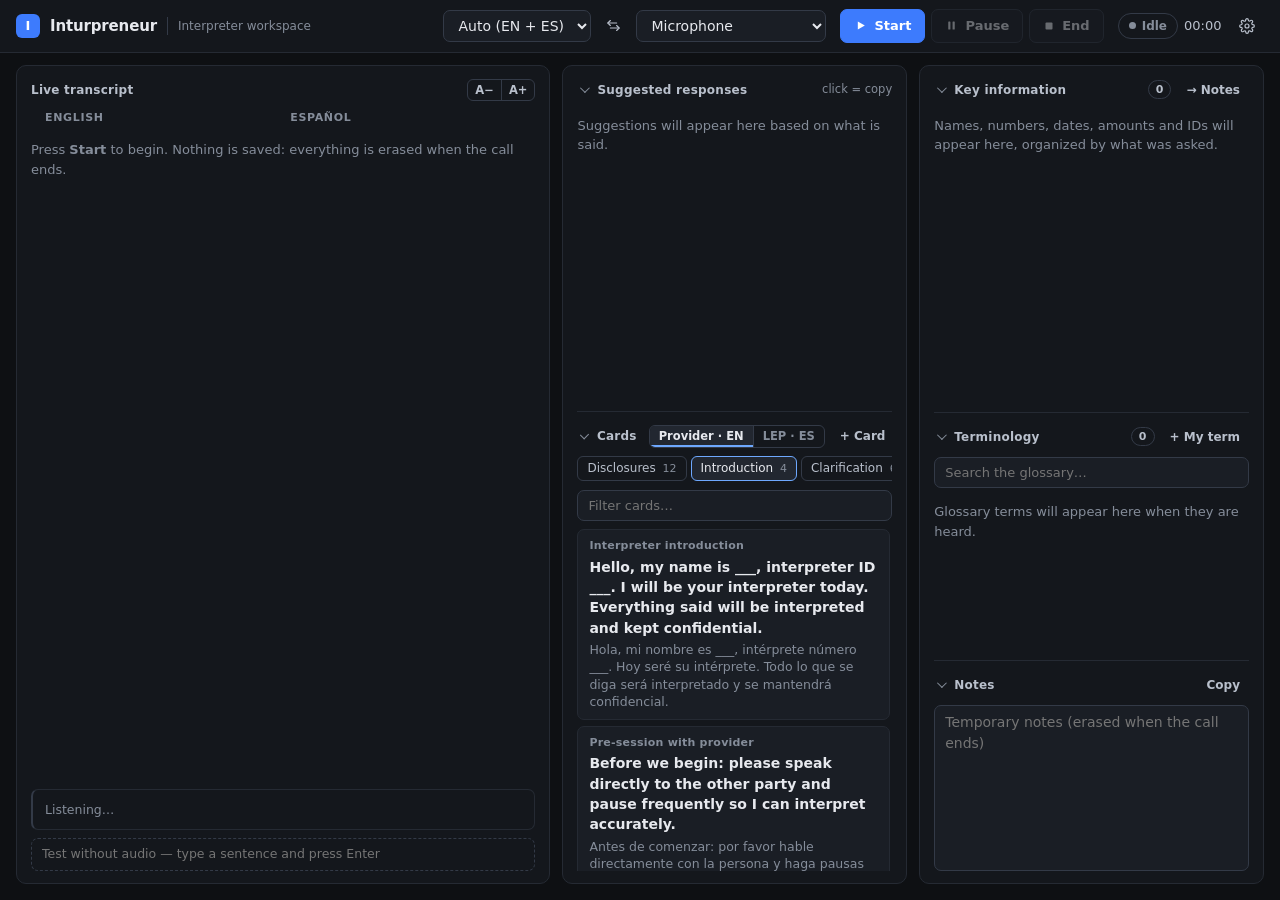
==== index.html @ cc76006b "Perfiles de rendimiento, audio poco claro, idioma confirmado por Whisper, My terms y diseño profesio" ====
<!doctype html>
<html lang="en">
<head>
  <meta charset="utf-8">
  <meta name="viewport" content="width=device-width, initial-scale=1">
  <!-- Privacy: the page can only connect to its own site (to download the speech model).
       It cannot send data to any other server. 'unsafe-eval'/'wasm-unsafe-eval'/blob: are required by the local speech engine (WebAssembly). -->
  <meta http-equiv="Content-Security-Policy"
        content="default-src 'self'; script-src 'self' 'unsafe-eval' 'wasm-unsafe-eval' blob:; worker-src 'self' blob:; style-src 'self'; img-src 'self' data:; connect-src 'self'; form-action 'none'; base-uri 'none'; object-src 'none'">
  <meta name="referrer" content="no-referrer">
  <title>Inturpreneur</title>
  <script src="coi.js"></script>
  <link rel="stylesheet" href="styles.css">
</head>
<body>
  <header class="topbar">
    <div class="brand" title="Interpreter assistant · runs on your device · nothing recorded">
      <span class="logo" aria-hidden="true">I</span>
      <h1>Inturpreneur</h1>
      <span class="brand-sub">Interpreter workspace</span>
    </div>

    <div class="controls">
      <div class="ctl-group">
        <select id="selLang" title="Language being spoken">
          <option value="auto">Auto (EN + ES)</option>
          <option value="en-US">English (US)</option>
          <option value="es-MX">Spanish (MX)</option>
          <option value="es-US">Spanish (US)</option>
          <option value="es-ES">Spanish (ES)</option>
        </select>
        <button id="btnSwap" class="btn ghost icon" title="Switch language: ES → EN → Auto (Alt+L)" aria-label="Switch language"><svg viewBox="0 0 24 24" width="15" height="15" fill="none" stroke="currentColor" stroke-width="1.8" stroke-linecap="round" stroke-linejoin="round" aria-hidden="true"><path d="M7 4 3 8l4 4"/><path d="M3 8h14"/><path d="m17 20 4-4-4-4"/><path d="M21 16H7"/></svg></button>
        <select id="selSource" title="Audio source">
          <option value="mic">Microphone</option>
          <option value="system">Tab / system audio</option>
          <option value="mix">Microphone + system audio</option>
        </select>
      </div>
      <div class="ctl-group">
        <button id="btnStart" class="btn start"><svg viewBox="0 0 24 24" width="13" height="13" fill="currentColor" aria-hidden="true"><path d="M7 4.5v15l13-7.5z"/></svg><span>Start</span></button>
        <button id="btnPause" class="btn pause" disabled><svg viewBox="0 0 24 24" width="13" height="13" fill="currentColor" aria-hidden="true"><rect x="6" y="4.5" width="4" height="15" rx="1"/><rect x="14" y="4.5" width="4" height="15" rx="1"/></svg><span>Pause</span></button>
        <button id="btnStop" class="btn stop" disabled><svg viewBox="0 0 24 24" width="12" height="12" fill="currentColor" aria-hidden="true"><rect x="5" y="5" width="14" height="14" rx="2"/></svg><span>End</span></button>
      </div>
      <div class="ctl-group">
        <span id="status" class="status idle">Idle</span>
        <span id="timer" class="timer">00:00</span>
        <button id="btnSettings" class="btn ghost icon" title="Settings" aria-label="Settings"><svg viewBox="0 0 24 24" width="16" height="16" fill="none" stroke="currentColor" stroke-width="1.8" stroke-linecap="round" stroke-linejoin="round" aria-hidden="true"><circle cx="12" cy="12" r="3"/><path d="M19.4 15a1.7 1.7 0 0 0 .3 1.8l.1.1a2 2 0 1 1-2.8 2.8l-.1-.1a1.7 1.7 0 0 0-1.8-.3 1.7 1.7 0 0 0-1 1.5V21a2 2 0 1 1-4 0v-.1a1.7 1.7 0 0 0-1.1-1.5 1.7 1.7 0 0 0-1.8.3l-.1.1a2 2 0 1 1-2.8-2.8l.1-.1a1.7 1.7 0 0 0 .3-1.8 1.7 1.7 0 0 0-1.5-1H3a2 2 0 1 1 0-4h.1a1.7 1.7 0 0 0 1.5-1.1 1.7 1.7 0 0 0-.3-1.8l-.1-.1a2 2 0 1 1 2.8-2.8l.1.1a1.7 1.7 0 0 0 1.8.3H9a1.7 1.7 0 0 0 1-1.5V3a2 2 0 1 1 4 0v.1a1.7 1.7 0 0 0 1 1.5 1.7 1.7 0 0 0 1.8-.3l.1-.1a2 2 0 1 1 2.8 2.8l-.1.1a1.7 1.7 0 0 0-.3 1.8V9a1.7 1.7 0 0 0 1.5 1H21a2 2 0 1 1 0 4h-.1a1.7 1.7 0 0 0-1.5 1z"/></svg></button>
      </div>
    </div>
  </header>

  <div id="notice" class="notice" hidden></div>

  <main id="grid" class="grid t-assist">
    <div id="sideTabs" class="side-tabs">
      <button type="button" data-t="assist" class="on">Suggestions &amp; cards</button>
      <button type="button" data-t="side">Key info &amp; notes<span id="keysDot" class="dot"></span></button>
    </div>

    <!-- COLUMN 1: transcript -->
    <section class="panel col-transcript">
      <div class="panel-head">
        <h2>Live transcript <span id="prio" class="prio" hidden></span></h2>
        <div class="head-actions">
          <div id="domainMeter" class="meter">
            <span data-dom="medico" hidden>Medical <b>0%</b></span>
            <span data-dom="legal" hidden>Legal <b>0%</b></span>
            <span data-dom="bancario" hidden>Banking <b>0%</b></span>
            <span data-dom="seguros" hidden>Insurance <b>0%</b></span>
          </div>
          <div class="font-ctl" title="Text size">
            <button id="btnFontDown" type="button" aria-label="Smaller text">A−</button>
            <button id="btnFontUp" type="button" aria-label="Larger text">A+</button>
          </div>
        </div>
      </div>
      <div class="cols-head"><span>English</span><span>Español</span></div>
      <div class="transcript-wrap">
        <div id="transcript" class="transcript" aria-live="polite">
          <p class="empty">Press <b>Start</b> to begin. Nothing is saved: everything is erased when the call ends.</p>
        </div>
        <button id="jumpLive" class="jump-live" type="button" hidden>↓ Live</button>
      </div>
      <div id="interim" class="trow interim"><div class="cell" data-l="en"></div><div class="cell" data-l="es"></div></div>
      <div id="ctxStrip" class="ctx-strip" title="Key information and terms from the conversation — click to copy"></div>
      <form id="simForm" class="simform" autocomplete="off">
        <input id="simInput" type="text" placeholder="Test without audio — type a sentence and press Enter">
      </form>
    </section>

    <!-- COLUMN 2: suggestions + cards -->
    <section class="panel col-assist">
      <div class="box box-sugg" data-box="sugg">
        <div class="panel-head box-head">
          <button type="button" class="collapse" aria-label="Collapse or expand"><span class="chev" aria-hidden="true"></span><h2>Suggested responses</h2></button>
          <small>click = copy</small>
        </div>
        <div id="suggestions" class="box-body suggestions">
          <p class="empty">Suggestions will appear here based on what is said.</p>
        </div>
      </div>
      <div class="box box-cards" data-box="cards">
        <div class="panel-head box-head">
          <button type="button" class="collapse" aria-label="Collapse or expand"><span class="chev" aria-hidden="true"></span><h2>Cards</h2></button>
          <span class="head-actions">
            <div id="audience" class="seg" title="Who you are speaking to">
              <button type="button" data-aud="provider">Provider · EN</button>
              <button type="button" data-aud="lep">LEP · ES</button>
            </div>
            <button id="btnAddCard" class="btn ghost tiny" title="Add your own cards">+ Card</button>
          </span>
        </div>
        <div class="box-tools">
          <div id="cardTabs" class="tabs"></div>
          <input id="cardFilter" class="search slim" type="search" placeholder="Filter cards…">
        </div>
        <div id="cards" class="box-body cards"></div>
      </div>
    </section>

    <!-- COLUMN 3: key information + terminology + notes -->
    <section class="panel col-side">
      <div class="box box-keys" data-box="keys">
        <div class="panel-head box-head">
          <button type="button" class="collapse" aria-label="Collapse or expand"><span class="chev" aria-hidden="true"></span><h2>Key information</h2></button>
          <span class="head-actions"><span id="keyCount" class="badge">0</span> <button id="btnKeysToNotes" class="btn ghost tiny" title="Add all key information to notes">→ Notes</button></span>
        </div>
        <div id="keys" class="box-body keys"><p class="empty">Names, numbers, dates, amounts and IDs will appear here, organized by what was asked.</p></div>
      </div>
      <div class="box box-terms" data-box="terms">
        <div class="panel-head box-head">
          <button type="button" class="collapse" aria-label="Collapse or expand"><span class="chev" aria-hidden="true"></span><h2>Terminology</h2></button>
          <span class="head-actions"><span id="termCount" class="badge">0</span> <button id="btnAddTerm" class="btn ghost tiny" title="Add your own terms with your preferred translation">+ My term</button></span>
        </div>
        <div class="box-tools"><input id="glossSearch" class="search slim" type="search" placeholder="Search the glossary…"></div>
        <div id="glossResults" class="terms gloss-results"></div>
        <div id="terms" class="box-body terms"><p class="empty">Glossary terms will appear here when they are heard.</p></div>
      </div>
      <div class="box box-notes" data-box="notes">
        <div class="panel-head box-head">
          <button type="button" class="collapse" aria-label="Collapse or expand"><span class="chev" aria-hidden="true"></span><h2>Notes</h2></button>
          <button id="btnCopyNotes" class="btn ghost tiny" title="Copy notes to clipboard">Copy</button>
        </div>
        <textarea id="notes" class="box-body" spellcheck="false" autocomplete="off" placeholder="Temporary notes (erased when the call ends)"></textarea>
      </div>
    </section>
  </main>

  <!-- Settings -->
  <dialog id="dlgSettings">
    <form method="dialog" class="dlg">
      <h2>Settings</h2>
      <label>Your name (for cards) <input id="cfgName" type="text"></label>
      <label>Your interpreter ID <input id="cfgId" type="text"></label>
      <label>Speech engine
        <select id="selEngine">
          <option value="vosk">Local engine (offline, recommended)</option>
          <option value="browser">Browser engine (online, Chrome/Edge only)</option>
        </select>
      </label>
      <label>Performance
        <select id="cfgPerf">
          <option value="auto">Automatic (recommended)</option>
          <option value="lite">Lite — lightest, for modest devices</option>
          <option value="balanced">Balanced — corrects only unclear sentences</option>
          <option value="max">Max — corrects every sentence (powerful devices)</option>
        </select>
      </label>
      <p id="perfInfo" class="hint"></p>
      <label class="row"><input id="cfgMask" type="checkbox"> Hide SSN and card numbers on screen (click "Show" to reveal)</label>
      <label class="row"><input id="cfgPrecise" type="checkbox"> High-accuracy transcript (Whisper, offline)</label>
      <p class="hint">The fast engine shows text instantly; Whisper re-checks sentences a moment later and corrects them (marked ✓). First use downloads ~100 MB, then it stays saved in the browser.</p>
      <label class="row"><input id="cfgTranslate" type="checkbox"> Live translation (EN ⇄ ES)</label>
      <p id="trInfo" class="hint"></p>
      <label class="row"><input id="cfgLocal" type="checkbox"> Browser engine: process on device (if supported)</label>
      <p id="localInfo" class="hint"></p>

      <h3>Glossary</h3>
      <p class="hint">Import your vocabulary as CSV (term, translation, definition, domain) separated by comma, semicolon or tab. Domains: medical, legal, banking, insurance, general.</p>
      <input id="fileGloss" type="file" accept=".csv,.tsv,.txt,.json">
      <textarea id="pasteGloss" rows="4" placeholder="…or paste the CSV rows here"></textarea>
      <label class="row"><input id="cfgReplace" type="checkbox"> Replace the base glossary (otherwise entries are added)</label>
      <div class="row">
        <button id="btnImport" type="button" class="btn">Import</button>
        <button id="btnResetGloss" type="button" class="btn ghost">Restore base glossary</button>
      </div>
      <p id="glossInfo" class="hint"></p>
      <p class="hint">Shortcuts: <b>Alt+S</b> start · <b>Alt+P</b> pause · <b>Alt+E</b> end · <b>Alt+L</b> switch language.</p>
      <div class="row end"><button class="btn start" value="close">Close</button></div>
    </form>
  </dialog>

  <!-- New card -->
  <dialog id="dlgCard">
    <form id="cardForm" method="dialog" class="dlg">
      <h2>New card</h2>
      <label>Category (tab) <input id="cardCat" type="text" list="cardCats" placeholder="e.g. Disclosures, Medical, My phrases"></label>
      <datalist id="cardCats"></datalist>
      <label>Title <input id="cardTitle" type="text" placeholder="e.g. Recording notice"></label>
      <label>English text <textarea id="cardEn" rows="3"></textarea></label>
      <label>Spanish text (for the LEP) <textarea id="cardEs" rows="3"></textarea></label>
      <label>Keywords (optional, comma separated)
        <input id="cardKeys" type="text" placeholder="recorded, grabada, statement">
      </label>
      <p class="hint">When a keyword is heard on the call, the card shows up as a suggestion. You can use {nombre} (your name) and {id}.</p>
      <details>
        <summary>Add several at once (CSV)</summary>
        <p class="hint">One per line: category;title;English;Spanish;keywords (separate keywords with |)</p>
        <textarea id="cardBulk" rows="4" placeholder="Disclosures;Recording;This call may be recorded.;Esta llamada puede ser grabada.;recorded|grabada"></textarea>
      </details>
      <p id="cardInfo" class="hint"></p>
      <p class="hint">Your own cards are saved only in this browser.</p>
      <div class="row end">
        <button class="btn ghost" value="cancel" formnovalidate>Cancel</button>
        <button id="btnSaveCard" type="button" class="btn start">Save</button>
      </div>
    </form>
  </dialog>

  <!-- My terms -->
  <dialog id="dlgTerm">
    <form id="termForm" method="dialog" class="dlg">
      <h2>My terms</h2>
      <p class="hint">Add words you want translated your way. They are highlighted in the transcript and applied to the live translation (e.g. <b>adjuster → perito de seguros</b>).</p>
      <label>English term <input id="termEn" type="text" placeholder="adjuster"></label>
      <label>Preferred Spanish translation <input id="termEs" type="text" placeholder="perito de seguros"></label>
      <label>Note / definition (optional) <input id="termNote" type="text" placeholder="Insurance professional who assesses the damage"></label>
      <label>Domain
        <select id="termDom"><option value="general">General</option><option value="medico">Medical</option><option value="legal">Legal</option><option value="bancario">Banking</option><option value="seguros">Insurance</option></select>
      </label>
      <p id="termInfo" class="hint"></p>
      <div class="row end">
        <button class="btn ghost" value="cancel" formnovalidate>Close</button>
        <button id="btnSaveTerm" type="button" class="btn primary">Save term</button>
      </div>
      <h3>Saved terms</h3>
      <div id="myTermsList" class="mytermslist"></div>
      <p class="hint">Saved only in this browser.</p>
    </form>
  </dialog>

  <div id="toast" class="toast" hidden></div>

  <script src="data/glosario.js"></script>
  <script src="data/tarjetas.js"></script>
  <script src="data/reglas.js"></script>
  <script src="keyinfo.js"></script>
  <script src="app.js"></script>
</body>
</html>
---- styles.css ----
/* Inturpreneur — diseño sobrio y profesional (tema oscuro neutro, un solo color de acento). */
:root {
  --bg: #0e1013; --s1: #14171c; --s2: #1a1e25; --s3: #222730; --line: #252a33; --line2: #333a47;
  --tx: #e7e9ee; --tx2: #b9c0cc; --mut: #858d9a; --acc: #6ea8fe; --acc-strong: #3d7bfd; --xl: #a9c8f5;
  --med: #4fbf8f; --leg: #d9a54a; --ban: #6f93e6; --seg: #a98bd8; --dud: #d77fa6; --gen: #7d8694; --key: #e3b55a;
  --ok: #3fb950; --warn: #d29922; --bad: #e5534b;
  --r: 10px; --r2: 7px; --tsize: 15px;
  --font: "Inter", "Segoe UI Variable Text", "Segoe UI", system-ui, -apple-system, Roboto, "Helvetica Neue", sans-serif;
}
* { box-sizing: border-box; }
html, body { height: 100%; }
body { margin: 0; background: var(--bg); color: var(--tx); font: 14px/1.5 var(--font); display: flex; flex-direction: column; overflow: hidden; -webkit-font-smoothing: antialiased; }
h1 { font-size: 15px; font-weight: 650; margin: 0; white-space: nowrap; letter-spacing: -.01em; }
h2 { font-size: 12px; margin: 0; font-weight: 650; color: var(--tx2); white-space: nowrap; letter-spacing: .02em; display: inline-flex; align-items: center; gap: 8px; }
h3 { margin: 14px 0 4px; font-size: 13px; font-weight: 650; color: var(--tx2); }
small { color: var(--mut); font-size: 11.5px; }
button, select, input, textarea { font: inherit; color: inherit; }
:focus-visible { outline: 2px solid var(--acc); outline-offset: 1px; }
::selection { background: rgba(110,168,254,.3); }
::-webkit-scrollbar { width: 8px; height: 8px; } ::-webkit-scrollbar-thumb { background: #2b313c; border-radius: 8px; border: 2px solid transparent; background-clip: padding-box; } ::-webkit-scrollbar-track { background: transparent; }

/* ───── Encabezado ───── */
.topbar { display: flex; gap: 16px; align-items: center; justify-content: space-between; padding: 9px 16px; background: var(--s1); border-bottom: 1px solid var(--line); flex: 0 0 auto; }
.brand { display: flex; gap: 10px; align-items: center; min-width: 0; }
.logo { width: 24px; height: 24px; border-radius: 6px; background: var(--acc-strong); color: #fff; font-weight: 800; font-size: 13px; display: grid; place-items: center; flex: 0 0 auto; }
.brand-sub { color: var(--mut); font-size: 12px; padding-left: 10px; border-left: 1px solid var(--line2); white-space: nowrap; }
.controls { display: flex; flex-wrap: wrap; gap: 14px; align-items: center; justify-content: flex-end; }
.ctl-group { display: inline-flex; gap: 6px; align-items: center; }
.controls select { max-width: 190px; }
select, input[type=text], input[type=search], textarea { background: var(--s2); color: var(--tx); border: 1px solid var(--line2); border-radius: var(--r2); padding: 6px 10px; min-width: 0; transition: border-color .15s, background .15s; }
select:hover, input:hover, textarea:hover { border-color: #414a59; }
select:focus, input:focus, textarea:focus { border-color: var(--acc); outline: none; }

.btn { display: inline-flex; align-items: center; gap: 7px; border: 1px solid var(--line2); background: var(--s2); color: var(--tx); border-radius: var(--r2); padding: 6px 13px; font-weight: 600; font-size: 13px; cursor: pointer; white-space: nowrap; transition: background .15s, border-color .15s, color .15s; }
.btn:hover:not(:disabled) { background: var(--s3); border-color: #414a59; }
.btn:disabled { opacity: .4; cursor: not-allowed; }
.btn.start, .btn.primary { background: var(--acc-strong); border-color: var(--acc-strong); color: #fff; }
.btn.start:hover:not(:disabled), .btn.primary:hover:not(:disabled) { background: #5a8ffd; border-color: #5a8ffd; }
.btn.pause { color: var(--tx); }
.btn.stop:not(:disabled) { color: #ff8b84; border-color: rgba(229,83,75,.5); }
.btn.stop:hover:not(:disabled) { background: rgba(229,83,75,.12); }
.btn.ghost { background: transparent; border-color: transparent; color: var(--tx2); }
.btn.ghost:hover:not(:disabled) { background: var(--s3); border-color: var(--line2); color: var(--tx); }
.btn.icon { padding: 6px 8px; }
.btn.tiny { padding: 2px 8px; font-size: 12px; font-weight: 550; }

.status { display: inline-flex; align-items: center; gap: 6px; padding: 3px 10px; border-radius: 99px; font-size: 12px; font-weight: 600; white-space: nowrap; border: 1px solid var(--line2); color: var(--mut); }
.status::before { content: ""; width: 7px; height: 7px; border-radius: 50%; background: currentColor; }
.status.run { color: var(--ok); border-color: rgba(63,185,80,.4); }
.status.run::before { animation: blink 1.2s infinite; }
.status.paused { color: var(--warn); border-color: rgba(210,153,34,.4); }
@keyframes blink { 50% { opacity: .25; } }
.timer { font-variant-numeric: tabular-nums; color: var(--tx2); min-width: 40px; font-size: 13px; }

.notice { margin: 10px 16px 0; padding: 8px 12px; border-radius: var(--r2); background: rgba(210,153,34,.08); border: 1px solid rgba(210,153,34,.3); color: #e6c37a; flex: 0 0 auto; font-size: 13px; }
.notice.err { background: rgba(229,83,75,.08); border-color: rgba(229,83,75,.35); color: #f2a29c; }

/* ───── Distribución ───── */
.grid { flex: 1; min-height: 0; display: grid; gap: 12px; padding: 12px 16px 16px;
  grid-template-columns: minmax(0, 1.55fr) minmax(0, 1fr) minmax(0, 1fr);
  grid-template-rows: minmax(0, 1fr);
  grid-template-areas: "tr as sd"; }
.col-transcript { grid-area: tr; } .col-assist { grid-area: as; } .col-side { grid-area: sd; }
.side-tabs { display: none; grid-area: tabs; }
.panel { background: var(--s1); border: 1px solid var(--line); border-radius: var(--r); padding: 12px 14px; min-height: 0; min-width: 0; overflow: hidden; }
.col-transcript { display: flex; flex-direction: column; gap: 8px; }
.col-assist, .col-side { display: flex; flex-direction: column; gap: 0; }
.box { display: flex; flex-direction: column; gap: 8px; min-height: 0; min-width: 0; flex: var(--grow, 1) 1 0; }
.box + .box { border-top: 1px solid var(--line); padding-top: 12px; margin-top: 12px; }
.box-sugg { --grow: .9; } .box-cards { --grow: 1.25; }
.box-keys { --grow: 1.3; } .box-terms { --grow: .9; } .box-notes { --grow: .8; }
.box.collapsed { flex: 0 0 auto; }
.box.collapsed > :not(.box-head) { display: none !important; }
.box-body { flex: 1 1 auto; min-height: 0; overflow-y: auto; overscroll-behavior: contain; display: flex; flex-direction: column; gap: 6px; padding-right: 2px; }
.box-tools { display: flex; flex-direction: column; gap: 6px; flex: 0 0 auto; }
.panel-head { display: flex; align-items: center; justify-content: space-between; gap: 8px; min-width: 0; flex: 0 0 auto; min-height: 24px; }
.head-actions { display: inline-flex; align-items: center; gap: 6px; min-width: 0; }
.collapse { display: inline-flex; align-items: center; gap: 7px; background: none; border: 0; padding: 2px 4px 2px 0; cursor: pointer; border-radius: 6px; min-width: 0; }
.collapse:hover h2 { color: var(--tx); }
.chev { width: 7px; height: 7px; border-right: 1.6px solid var(--mut); border-bottom: 1.6px solid var(--mut); transform: rotate(45deg) translateY(-2px); transition: transform .15s; display: inline-block; margin: 0 3px; }
.box.collapsed .chev { transform: rotate(-45deg); }
.empty { color: var(--mut); margin: 6px 0; font-size: 13px; }

.meter { display: flex; flex-wrap: wrap; gap: 4px; font-size: 11px; justify-content: flex-end; }
.meter span { padding: 1px 8px; border-radius: 99px; border: 1px solid var(--line2); color: var(--mut); white-space: nowrap; }
.meter span[hidden] { display: none; }
.meter span.lead { color: var(--tx); border-color: var(--acc); }
.font-ctl { display: inline-flex; border: 1px solid var(--line2); border-radius: 6px; overflow: hidden; flex: 0 0 auto; }
.font-ctl button { background: transparent; color: var(--tx2); border: 0; padding: 0 7px; font-size: 11.5px; font-weight: 650; cursor: pointer; line-height: 20px; }
.font-ctl button + button { border-left: 1px solid var(--line2); }
.font-ctl button:hover { background: var(--s3); color: var(--tx); }

/* prioridad de la llamada */
.prio { font-size: 10.5px; font-weight: 700; letter-spacing: .04em; text-transform: uppercase; padding: 1px 8px; border-radius: 99px; border: 1px solid var(--line2); color: var(--mut); cursor: help; }
.prio[hidden] { display: none; }
.prio.important { color: var(--warn); border-color: rgba(210,153,34,.5); }
.prio.urgent { color: #fff; background: var(--bad); border-color: var(--bad); animation: blink 1.6s infinite; }

/* ───── Transcripción ───── */
.cols-head { display: grid; grid-template-columns: 1fr 1fr; gap: 14px; font-size: 11px; font-weight: 650; letter-spacing: .06em; text-transform: uppercase; color: var(--mut); padding: 0 14px; flex: 0 0 auto; }
.transcript-wrap { position: relative; flex: 1 1 auto; min-height: 0; display: flex; }
.transcript { position: relative; flex: 1 1 auto; min-height: 0; overflow-y: auto; overscroll-behavior: contain; overflow-anchor: none; display: flex; flex-direction: column; gap: 4px; padding-right: 3px; }
.jump-live { position: absolute; right: 14px; bottom: 12px; z-index: 2; background: var(--acc-strong); color: #fff; border: 0; border-radius: 99px; padding: 5px 14px; font-weight: 650; font-size: 12px; cursor: pointer; box-shadow: 0 6px 20px rgba(0,0,0,.45); }
.jump-live:hover { background: #5a8ffd; }
.trow { display: grid; grid-template-columns: minmax(0, 1fr) minmax(0, 1fr); gap: 1px 16px; border-left: 2px solid transparent; border-radius: 0 6px 6px 0; padding: 7px 12px 8px; flex: 0 0 auto; transition: background .15s; }
.trow:nth-child(odd) { background: rgba(255,255,255,.012); }
.trow:hover { background: var(--s2); }
.trow.medico { border-left-color: var(--med); } .trow.legal { border-left-color: var(--leg); } .trow.bancario { border-left-color: var(--ban); } .trow.seguros { border-left-color: var(--seg); }
.trow .meta { grid-column: 1 / -1; display: flex; flex-wrap: wrap; gap: 6px; align-items: center; margin-bottom: 2px; }
.trow .time { color: var(--mut); font-size: 11px; font-variant-numeric: tabular-nums; }
.trow .cell { font-size: var(--tsize); line-height: 1.5; min-width: 0; overflow-wrap: anywhere; word-break: break-word; }
.trow .cell.orig { color: var(--tx); }
.trow .cell.xl { color: var(--xl); }
.trow .cell.xl.pending::after { content: " …"; color: var(--mut); }
.trow .cell.refined::after { content: " ✓"; color: var(--ok); font-size: 11px; }
.trow .cell.flash { animation: flash 1s ease-out; }
@keyframes flash { from { background: rgba(63,185,80,.14); } to { background: transparent; } }
.trow.unclear { grid-template-columns: minmax(0, 1fr); opacity: .7; }
.trow .unclear-text { color: var(--mut); font-style: italic; font-size: calc(var(--tsize) - 1px); text-decoration: line-through rgba(133,141,154,.35); }
/* línea en vivo */
.trow.interim { background: var(--s2); border: 1px solid var(--line2); border-left: 2px solid var(--acc); border-radius: var(--r2); min-height: 38px; }
.trow.interim:not(.on) { background: transparent; border-color: var(--line); border-left-color: var(--line2); }
.trow.interim:not(.on) .cell[data-l="en"]::before { content: "Listening…"; color: var(--mut); font-size: 12.5px; }
.trow.interim .cell { font-size: calc(var(--tsize) + 1px); }
.trow.interim .cell.orig { color: #fff; }
.trow.interim .cell.xl { color: var(--xl); }
/* franja de contexto */
.ctx-strip { display: flex; gap: 6px; overflow-x: auto; overflow-y: hidden; flex: 0 0 auto; padding-bottom: 2px; scrollbar-width: thin; }
.ctx-strip:empty { display: none; }
.chip { flex: 0 0 auto; display: inline-flex; gap: 6px; align-items: baseline; max-width: 300px; white-space: nowrap; overflow: hidden; text-overflow: ellipsis; background: var(--s2); border: 1px solid var(--line2); color: var(--tx); border-radius: 6px; padding: 3px 9px; font-size: 12.5px; cursor: pointer; }
.chip b { font-weight: 600; color: var(--mut); font-size: 10.5px; text-transform: uppercase; letter-spacing: .04em; }
.chip:hover { border-color: var(--acc); }
.key-chip { border-color: rgba(227,181,90,.4); }
.key-chip.check { border-color: rgba(229,83,75,.55); }
.term-chip b { color: var(--acc); text-transform: none; letter-spacing: 0; font-size: 12px; }
.simform { flex: 0 0 auto; }
.simform input { width: 100%; font-size: 12.5px; background: transparent; border-style: dashed; border-color: var(--line2); color: var(--mut); }
.simform input:focus { color: var(--tx); border-style: solid; }

.lang { font-size: 10px; font-weight: 700; letter-spacing: .04em; color: var(--tx2); background: var(--s3); border: 1px solid var(--line2); border-radius: 4px; padding: 0 5px; line-height: 16px; }
button.lang { cursor: pointer; font-family: inherit; }
button.lang:hover { border-color: var(--acc); color: var(--tx); }
.tag { font-size: 10px; font-weight: 650; letter-spacing: .03em; padding: 0 6px; border-radius: 4px; border: 1px solid var(--line2); color: var(--tx2); white-space: nowrap; line-height: 16px; }
.tag.medico { color: var(--med); border-color: rgba(79,191,143,.4); } .tag.legal { color: var(--leg); border-color: rgba(217,165,74,.4); }
.tag.bancario { color: var(--ban); border-color: rgba(111,147,230,.45); } .tag.seguros { color: var(--seg); border-color: rgba(169,139,216,.45); }
.tag.duda { color: var(--dud); border-color: rgba(215,127,166,.4); } .tag.aviso { color: var(--key); border-color: rgba(227,181,90,.45); }
.tag.tarjeta { color: var(--acc); border-color: rgba(110,168,254,.4); } .tag.confirm { color: var(--key); border-color: rgba(227,181,90,.45); }
.tag.verify, .tag.policy { color: #fff; background: var(--bad); border-color: var(--bad); }
.tag.unclear-tag { color: var(--mut); border-style: dashed; }
mark.hl-term { background: none; color: var(--acc); border-bottom: 1px dotted rgba(110,168,254,.7); padding: 0; cursor: help; }
mark.num { background: none; color: var(--dud); padding: 0; }
mark.hl-key { background: rgba(227,181,90,.12); color: #f0cd84; padding: 0 2px; border-radius: 3px; font-weight: 600; }

/* ───── Sugerencias ───── */
.sugg { background: var(--s2); border: 1px solid var(--line); border-radius: var(--r2); padding: 8px 11px; cursor: pointer; flex: 0 0 auto; transition: border-color .15s, background .15s; }
.sugg:hover, .card:hover, .card:focus-visible { border-color: var(--line2); background: var(--s3); }
.sugg.older { opacity: .65; }
.sugg.policy-s { border-color: rgba(229,83,75,.6); background: rgba(229,83,75,.08); }
.sugg.policy-s .pri { color: #ffb4ae; }
.sugg .pri, .card .pri { font-weight: 550; overflow-wrap: anywhere; line-height: 1.45; color: var(--tx); }
.sugg .sec, .card .sec { color: var(--mut); font-size: 12.5px; overflow-wrap: anywhere; margin-top: 3px; line-height: 1.4; }
.sugg .src { float: right; margin-left: 8px; }

/* ───── Tarjetas ───── */
.tabs { display: flex; gap: 4px; overflow-x: auto; overflow-y: hidden; padding-bottom: 3px; scrollbar-width: thin; flex: 0 0 auto; }
.tabs button { flex: 0 0 auto; background: transparent; color: var(--tx2); border: 1px solid var(--line2); border-radius: 6px; padding: 2px 9px; font-size: 12px; cursor: pointer; white-space: nowrap; }
.tabs button i { font-style: normal; color: var(--mut); font-size: 11px; margin-left: 3px; }
.tabs button:hover { border-color: #414a59; color: var(--tx); }
.tabs button.on { background: var(--s3); color: var(--tx); border-color: var(--acc); }
.search { width: 100%; flex: 0 0 auto; }
.search.slim { padding: 5px 10px; font-size: 13px; }
.card { position: relative; background: var(--s2); border: 1px solid var(--line); border-radius: var(--r2); padding: 8px 11px; cursor: pointer; flex: 0 0 auto; transition: border-color .15s, background .15s; }
.card .title { font-size: 11px; color: var(--mut); font-weight: 650; padding-right: 16px; margin-bottom: 2px; letter-spacing: .02em; }
.card .title .cat { color: var(--acc); }
.card .del { position: absolute; top: 4px; right: 7px; background: none; border: 0; color: var(--mut); font-size: 16px; cursor: pointer; line-height: 1; }
.card .del:hover { color: var(--bad); }
.card .keys { color: var(--key); font-size: 10px; border: 1px solid rgba(227,181,90,.4); border-radius: 3px; padding: 0 4px; margin-left: 4px; }
.seg { display: inline-flex; border: 1px solid var(--line2); border-radius: 6px; overflow: hidden; flex: 0 0 auto; }
.seg button { background: transparent; color: var(--mut); border: 0; padding: 2px 9px; font-size: 11.5px; font-weight: 600; cursor: pointer; white-space: nowrap; }
.seg button.on { background: var(--s3); color: var(--tx); box-shadow: inset 0 -2px 0 var(--acc); }
.seg button + button { border-left: 1px solid var(--line2); }

/* ───── Información clave ───── */
.key { background: var(--s2); border: 1px solid var(--line); border-left: 2px solid var(--key); border-radius: var(--r2); padding: 6px 10px 7px; flex: 0 0 auto; }
.key.check { border-left-color: var(--bad); }
.key.ok { border-left-color: var(--ok); }
.key.number { border-left-color: var(--gen); opacity: .8; }
.key-top { display: flex; align-items: center; gap: 6px; font-size: 10.5px; color: var(--mut); text-transform: uppercase; letter-spacing: .05em; font-weight: 650; }
.key-label { flex: 1; min-width: 0; white-space: nowrap; overflow: hidden; text-overflow: ellipsis; }
.key-acts { display: inline-flex; gap: 2px; opacity: 0; transition: opacity .15s; }
.key:hover .key-acts, .key:focus-within .key-acts { opacity: 1; }
.key-acts button { background: transparent; border: 1px solid var(--line2); color: var(--tx2); border-radius: 4px; padding: 0 6px; font-size: 11px; line-height: 17px; cursor: pointer; text-transform: none; letter-spacing: 0; font-weight: 550; }
.key-acts button:hover { color: var(--tx); border-color: var(--acc); }
.key-val { font-size: 16px; font-weight: 650; font-variant-numeric: tabular-nums; letter-spacing: .01em; overflow-wrap: anywhere; color: var(--tx); line-height: 1.35; }
.key-val small { font-size: 11.5px; font-weight: 500; color: var(--mut); }
.key-note { font-size: 12px; color: var(--warn); }
.key.check .key-note { color: #f2a29c; }
.key.ok .key-note { color: var(--ok); }
.key-heard { font-size: 11px; color: var(--mut); white-space: nowrap; overflow: hidden; text-overflow: ellipsis; }

/* ───── Terminología y notas ───── */
.badge { color: var(--tx2); border: 1px solid var(--line2); border-radius: 99px; padding: 0 7px; font-weight: 650; font-size: 11px; line-height: 17px; }
.term { background: var(--s2); border-left: 2px solid var(--gen); border-radius: 0 6px 6px 0; padding: 5px 10px; flex: 0 0 auto; }
.term.medico { border-color: var(--med); } .term.legal { border-color: var(--leg); } .term.bancario { border-color: var(--ban); } .term.seguros { border-color: var(--seg); }
.term .w { font-weight: 650; } .term .tr { color: var(--acc); } .term .d { color: var(--mut); font-size: 12.5px; }
.term .n { float: right; color: var(--mut); font-size: 11px; }
.term .mine { color: var(--key); }
.gloss-results { flex: 0 1 auto; max-height: 40%; overflow-y: auto; display: flex; flex-direction: column; gap: 5px; }
.gloss-results:empty { display: none; }
#notes { resize: none; font-size: 14px; width: 100%; line-height: 1.55; background: var(--s2); }
.mytermslist { display: flex; flex-direction: column; gap: 4px; max-height: 180px; overflow-y: auto; }
.myterm { display: flex; justify-content: space-between; align-items: center; gap: 8px; background: var(--s2); border: 1px solid var(--line); border-radius: 6px; padding: 4px 9px; font-size: 13px; }
.myterm button { background: none; border: 0; color: var(--mut); cursor: pointer; font-size: 16px; }
.myterm button:hover { color: var(--bad); }

/* ───── Diálogos y avisos ───── */
dialog { background: var(--s1); color: var(--tx); border: 1px solid var(--line2); border-radius: 12px; max-width: 560px; width: 92vw; max-height: 90vh; padding: 20px 22px; box-shadow: 0 24px 64px rgba(0,0,0,.55); }
dialog::backdrop { background: rgba(5,7,10,.65); }
dialog h2 { font-size: 15px; color: var(--tx); letter-spacing: 0; }
.dlg { display: flex; flex-direction: column; gap: 10px; }
.dlg label { display: flex; flex-direction: column; gap: 5px; font-size: 13px; color: var(--tx2); }
.dlg label.row, .row { flex-direction: row; display: flex; align-items: center; gap: 8px; }
.row.end { justify-content: flex-end; }
.hint { color: var(--mut); font-size: 12.5px; margin: 0; }
details summary { cursor: pointer; color: var(--acc); font-size: 13px; }
.toast { position: fixed; bottom: 20px; left: 50%; transform: translateX(-50%); background: var(--s3); color: var(--tx); border: 1px solid var(--line2); padding: 8px 16px; border-radius: 8px; font-weight: 550; font-size: 13px; z-index: 10; max-width: 90vw; box-shadow: 0 10px 30px rgba(0,0,0,.45); }

/* ───── Laptops medianas ───── */
@media (max-width: 1180px) {
  .grid { grid-template-columns: minmax(0, 1.3fr) minmax(0, 1fr); grid-template-rows: auto minmax(0, 1fr); grid-template-areas: "tr tabs" "tr right"; }
  .side-tabs { display: flex; }
  .col-assist, .col-side { grid-area: right; }
  .grid.t-assist .col-side, .grid.t-side .col-assist { display: none; }
  .controls select { max-width: 150px; }
  .meter span:not(.lead) { display: none; }
  .brand-sub { display: none; }
}
.side-tabs { gap: 4px; background: var(--s1); border: 1px solid var(--line); border-radius: var(--r); padding: 4px; }
.side-tabs button { flex: 1; background: transparent; color: var(--tx2); border: 0; border-radius: 7px; padding: 6px 8px; font-weight: 600; font-size: 12.5px; cursor: pointer; }
.side-tabs button.on { background: var(--s3); color: var(--tx); }
.side-tabs .dot { display: inline-block; min-width: 18px; padding: 0 5px; margin-left: 6px; border-radius: 99px; background: var(--acc-strong); color: #fff; font-size: 11px; }
.side-tabs .dot:empty { display: none; }

/* ───── Celular ───── */
@media (max-width: 760px) {
  body { overflow: auto; height: auto; }
  html { height: auto; }
  .topbar { flex-wrap: wrap; }
  .controls { justify-content: flex-start; gap: 8px; }
  .grid { grid-template-columns: minmax(0, 1fr); grid-template-rows: auto auto auto; grid-template-areas: "tr" "tabs" "right"; padding: 8px; }
  .col-transcript { height: 66vh; }
  .col-assist, .col-side { height: 86vh; }
  .cols-head, .trow { grid-template-columns: minmax(0, 1fr); }
  .cols-head span:last-child { display: none; }
  .trow .meta { order: -2; } .trow .cell.orig { order: -1; }
  .font-ctl { display: none; }
}
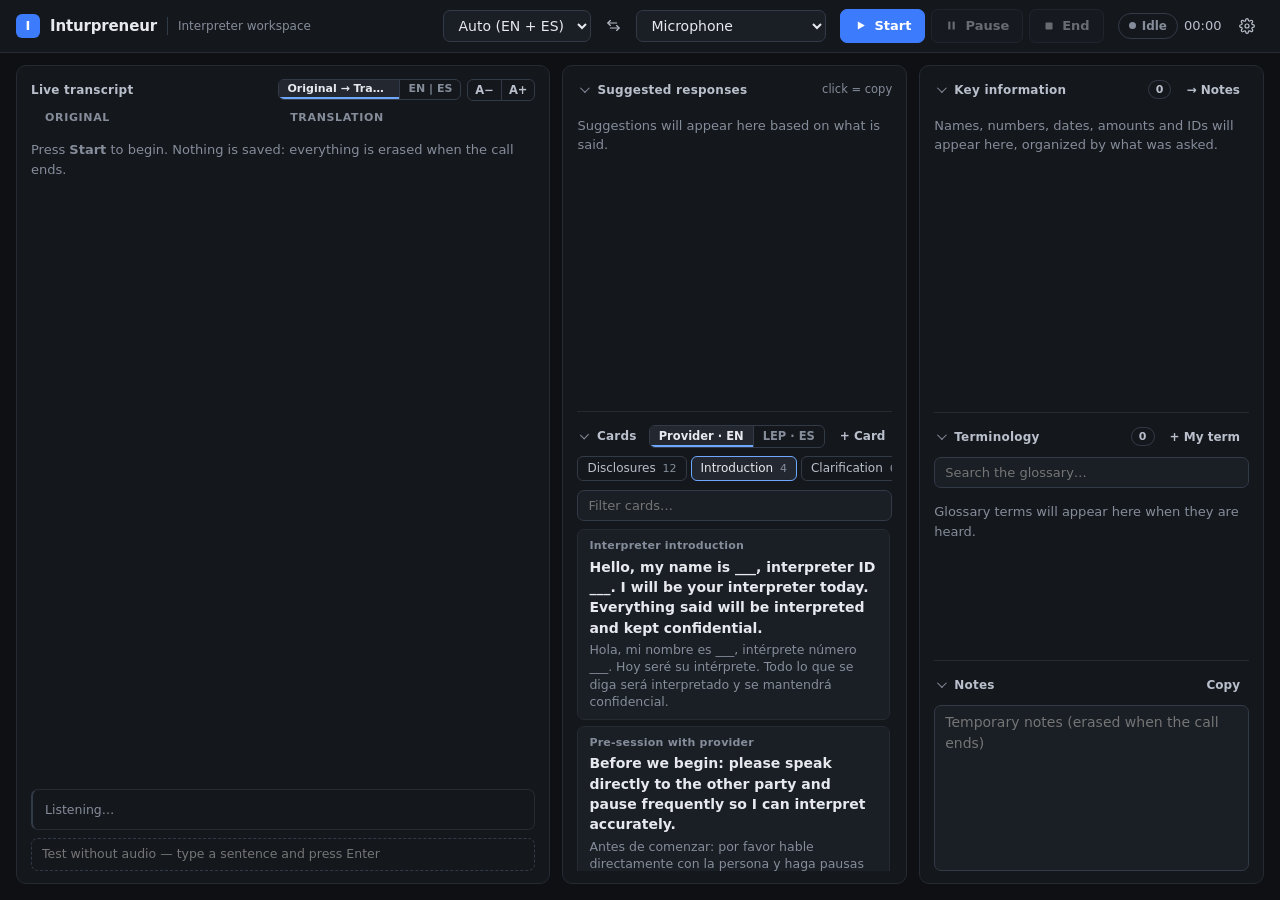
==== commit f23f7350: "Whisper small en GPU y columnas Original → Translation - Whisper small (más preciso) en equipos con " ====
--- a/index.html
+++ b/index.html
@@ -58,7 +58,7 @@
     </div>
 
     <!-- COLUMN 1: transcript -->
-    <section class="panel col-transcript">
+    <section id="trPanel" class="panel col-transcript layout-orig">
       <div class="panel-head">
         <h2>Live transcript <span id="prio" class="prio" hidden></span></h2>
         <div class="head-actions">
@@ -68,13 +68,17 @@
             <span data-dom="bancario" hidden>Banking <b>0%</b></span>
             <span data-dom="seguros" hidden>Insurance <b>0%</b></span>
           </div>
+          <div id="colsMode" class="seg" title="Column layout">
+            <button type="button" data-cols="orig" title="Left: what was said · Right: translation">Original → Translation</button>
+            <button type="button" data-cols="lang">EN | ES</button>
+          </div>
           <div class="font-ctl" title="Text size">
             <button id="btnFontDown" type="button" aria-label="Smaller text">A−</button>
             <button id="btnFontUp" type="button" aria-label="Larger text">A+</button>
           </div>
         </div>
       </div>
-      <div class="cols-head"><span>English</span><span>Español</span></div>
+      <div class="cols-head"><span id="colLeft">Original</span><span id="colRight">Translation</span></div>
       <div class="transcript-wrap">
         <div id="transcript" class="transcript" aria-live="polite">
           <p class="empty">Press <b>Start</b> to begin. Nothing is saved: everything is erased when the call ends.</p>
@@ -170,6 +174,8 @@
       <label class="row"><input id="cfgMask" type="checkbox"> Hide SSN and card numbers on screen (click "Show" to reveal)</label>
       <label class="row"><input id="cfgPrecise" type="checkbox"> High-accuracy transcript (Whisper, offline)</label>
       <p class="hint">The fast engine shows text instantly; Whisper re-checks sentences a moment later and corrects them (marked ✓). First use downloads ~100 MB, then it stays saved in the browser.</p>
+      <label class="row"><input id="cfgSmall" type="checkbox"> Use the larger, more accurate model on GPU (Whisper small, ~330 MB one-time)</label>
+      <p class="hint">Only used if your graphics card is fast enough; otherwise the standard model is used automatically.</p>
       <label class="row"><input id="cfgTranslate" type="checkbox"> Live translation (EN ⇄ ES)</label>
       <p id="trInfo" class="hint"></p>
       <label class="row"><input id="cfgLocal" type="checkbox"> Browser engine: process on device (if supported)</label>
--- a/styles.css
+++ b/styles.css
@@ -255,3 +255,19 @@
   .trow .meta { order: -2; } .trow .cell.orig { order: -1; }
   .font-ctl { display: none; }
 }
+
+/* ───── Columnas "Original | Translation": izquierda lo que se dijo, derecha la traducción (cualquier dirección) ───── */
+.layout-orig .trow .meta { order: 0; }
+.layout-orig .trow .cell.orig { order: 1; }
+.layout-orig .trow .cell.xl { order: 2; }
+.layout-orig .trow .cell.xl:not(:empty)::before, .layout-orig .trow.interim .cell.xl:not(:empty)::before {
+  content: attr(lang); text-transform: uppercase; font-size: 9.5px; font-weight: 700; letter-spacing: .04em; color: var(--mut);
+  border: 1px solid var(--line2); border-radius: 4px; padding: 0 4px; margin-right: 6px; vertical-align: 2px; font-style: normal; }
+.layout-orig .trow.interim:not(.on) .cell[data-l="en"]::before { content: "Listening…"; }
+#colsMode button { padding: 1px 8px; font-size: 11px; }
+@media (max-width: 1180px) { #colsMode button { padding: 1px 6px; } }
+@media (max-width: 760px) { #colsMode { display: none; } }
+@media (max-width: 1500px) { .meter span:not(.lead) { display: none; } }
+.col-transcript .panel-head { flex-wrap: wrap; row-gap: 4px; }
+.col-transcript .head-actions { flex-wrap: wrap; justify-content: flex-end; }
+@media (max-width: 1400px) { #colsMode button[data-cols="orig"] { max-width: 120px; overflow: hidden; text-overflow: ellipsis; } }
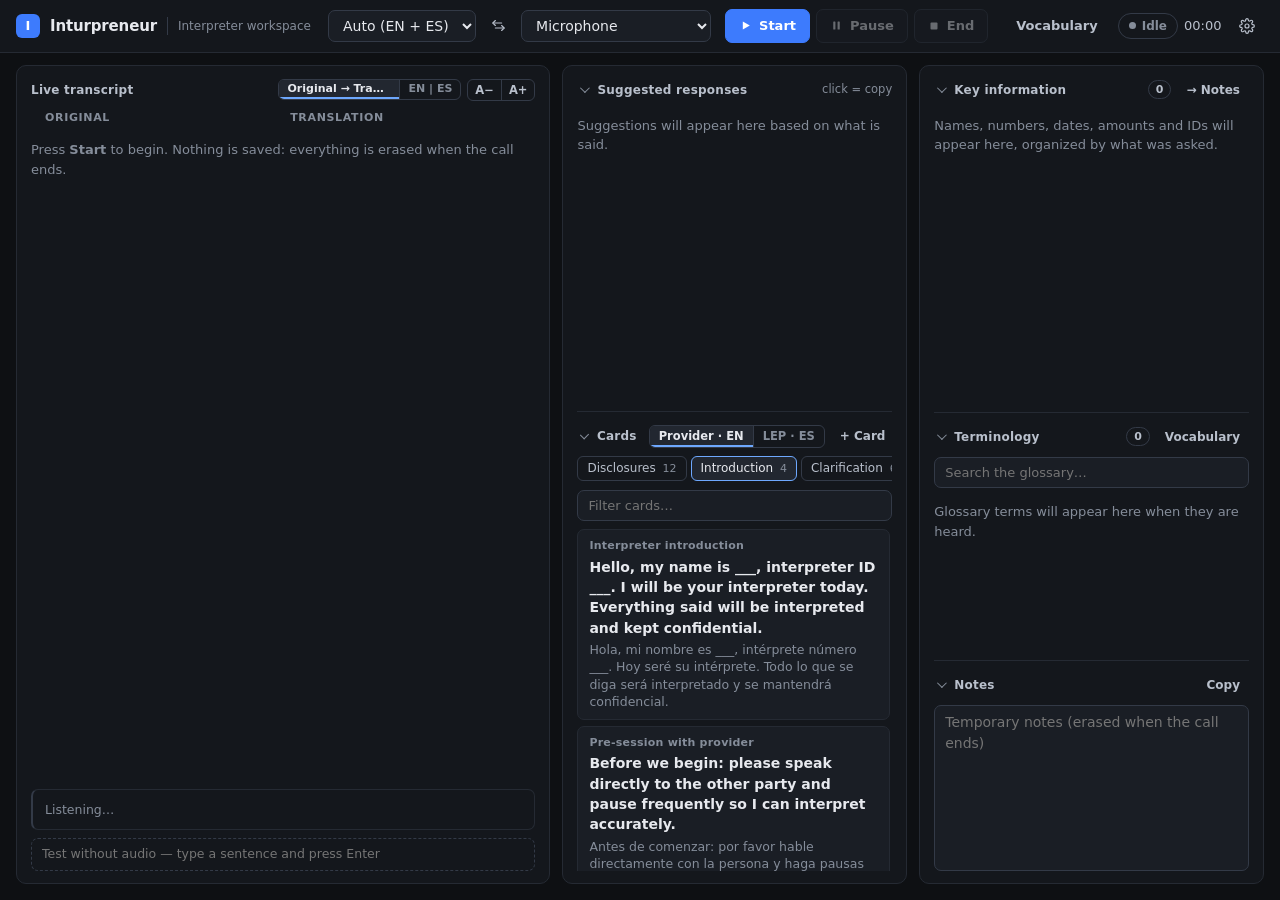
==== commit 0aac0a28: "Vocabulario que aprende, sugerencias cuando le hablan al intérprete y cierre más rápido - Vocabulary" ====
--- a/index.html
+++ b/index.html
@@ -42,6 +42,7 @@
         <button id="btnStop" class="btn stop" disabled><svg viewBox="0 0 24 24" width="12" height="12" fill="currentColor" aria-hidden="true"><rect x="5" y="5" width="14" height="14" rx="2"/></svg><span>End</span></button>
       </div>
       <div class="ctl-group">
+        <button id="btnVocab" class="btn ghost" title="Fix misheard words and set your preferred translations">Vocabulary</button>
         <span id="status" class="status idle">Idle</span>
         <span id="timer" class="timer">00:00</span>
         <button id="btnSettings" class="btn ghost icon" title="Settings" aria-label="Settings"><svg viewBox="0 0 24 24" width="16" height="16" fill="none" stroke="currentColor" stroke-width="1.8" stroke-linecap="round" stroke-linejoin="round" aria-hidden="true"><circle cx="12" cy="12" r="3"/><path d="M19.4 15a1.7 1.7 0 0 0 .3 1.8l.1.1a2 2 0 1 1-2.8 2.8l-.1-.1a1.7 1.7 0 0 0-1.8-.3 1.7 1.7 0 0 0-1 1.5V21a2 2 0 1 1-4 0v-.1a1.7 1.7 0 0 0-1.1-1.5 1.7 1.7 0 0 0-1.8.3l-.1.1a2 2 0 1 1-2.8-2.8l.1-.1a1.7 1.7 0 0 0 .3-1.8 1.7 1.7 0 0 0-1.5-1H3a2 2 0 1 1 0-4h.1a1.7 1.7 0 0 0 1.5-1.1 1.7 1.7 0 0 0-.3-1.8l-.1-.1a2 2 0 1 1 2.8-2.8l.1.1a1.7 1.7 0 0 0 1.8.3H9a1.7 1.7 0 0 0 1-1.5V3a2 2 0 1 1 4 0v.1a1.7 1.7 0 0 0 1 1.5 1.7 1.7 0 0 0 1.8-.3l.1-.1a2 2 0 1 1 2.8 2.8l-.1.1a1.7 1.7 0 0 0-.3 1.8V9a1.7 1.7 0 0 0 1.5 1H21a2 2 0 1 1 0 4h-.1a1.7 1.7 0 0 0-1.5 1z"/></svg></button>
@@ -134,7 +135,7 @@
       <div class="box box-terms" data-box="terms">
         <div class="panel-head box-head">
           <button type="button" class="collapse" aria-label="Collapse or expand"><span class="chev" aria-hidden="true"></span><h2>Terminology</h2></button>
-          <span class="head-actions"><span id="termCount" class="badge">0</span> <button id="btnAddTerm" class="btn ghost tiny" title="Add your own terms with your preferred translation">+ My term</button></span>
+          <span class="head-actions"><span id="termCount" class="badge">0</span> <button id="btnAddTerm" class="btn ghost tiny" title="Fix misheard words and set your preferred translations">Vocabulary</button></span>
         </div>
         <div class="box-tools"><input id="glossSearch" class="search slim" type="search" placeholder="Search the glossary…"></div>
         <div id="glossResults" class="terms gloss-results"></div>
@@ -223,25 +224,41 @@
     </form>
   </dialog>
 
-  <!-- My terms -->
+  <!-- Vocabulary: traducciones preferidas + correcciones de transcripción -->
   <dialog id="dlgTerm">
     <form id="termForm" method="dialog" class="dlg">
-      <h2>My terms</h2>
-      <p class="hint">Add words you want translated your way. They are highlighted in the transcript and applied to the live translation (e.g. <b>adjuster → perito de seguros</b>).</p>
-      <label>English term <input id="termEn" type="text" placeholder="adjuster"></label>
-      <label>Preferred Spanish translation <input id="termEs" type="text" placeholder="perito de seguros"></label>
-      <label>Note / definition (optional) <input id="termNote" type="text" placeholder="Insurance professional who assesses the damage"></label>
-      <label>Domain
-        <select id="termDom"><option value="general">General</option><option value="medico">Medical</option><option value="legal">Legal</option><option value="bancario">Banking</option><option value="seguros">Insurance</option></select>
-      </label>
-      <p id="termInfo" class="hint"></p>
-      <div class="row end">
-        <button class="btn ghost" value="cancel" formnovalidate>Close</button>
-        <button id="btnSaveTerm" type="button" class="btn primary">Save term</button>
-      </div>
-      <h3>Saved terms</h3>
-      <div id="myTermsList" class="mytermslist"></div>
-      <p class="hint">Saved only in this browser.</p>
+      <h2>Vocabulary</h2>
+      <p class="hint">Teach the app your words. Everything here is saved only in this browser and applied automatically from now on.</p>
+      <div id="vocabTabs" class="seg vocab-tabs">
+        <button type="button" data-vt="fix" class="on">Fix transcription</button>
+        <button type="button" data-vt="tr">Translate as</button>
+      </div>
+
+      <section id="vtFix" class="vt">
+        <p class="hint">When the app mishears a word, write what it heard and what it should be (e.g. <b>carrot her → character</b>, <b>three d → 3D</b>). It is corrected in new sentences and in the ones already on screen.</p>
+        <label>Heard (wrong) <input id="fixHeard" type="text" placeholder="carrot her"></label>
+        <label>Should be <input id="fixCorrect" type="text" placeholder="character"></label>
+        <p id="fixInfo" class="hint"></p>
+        <div class="row end"><button id="btnSaveFix" type="button" class="btn primary">Save correction</button></div>
+        <h3>Saved corrections</h3>
+        <div id="fixList" class="mytermslist"></div>
+      </section>
+
+      <section id="vtTr" class="vt" hidden>
+        <p class="hint">Words you want translated your way (e.g. <b>adjuster → perito de seguros</b>). They are highlighted in the transcript and enforced in the live translation, in both directions.</p>
+        <label>English term <input id="termEn" type="text" placeholder="adjuster"></label>
+        <label>Preferred Spanish translation <input id="termEs" type="text" placeholder="perito de seguros"></label>
+        <label>Note / definition (optional) <input id="termNote" type="text" placeholder="Insurance professional who assesses the damage"></label>
+        <label>Domain
+          <select id="termDom"><option value="general">General</option><option value="medico">Medical</option><option value="legal">Legal</option><option value="bancario">Banking</option><option value="seguros">Insurance</option></select>
+        </label>
+        <p id="termInfo" class="hint"></p>
+        <div class="row end"><button id="btnSaveTerm" type="button" class="btn primary">Save term</button></div>
+        <h3>Saved terms</h3>
+        <div id="myTermsList" class="mytermslist"></div>
+      </section>
+
+      <div class="row end"><button class="btn ghost" value="cancel" formnovalidate>Close</button></div>
     </form>
   </dialog>
 
--- a/styles.css
+++ b/styles.css
@@ -271,3 +271,15 @@
 .col-transcript .panel-head { flex-wrap: wrap; row-gap: 4px; }
 .col-transcript .head-actions { flex-wrap: wrap; justify-content: flex-end; }
 @media (max-width: 1400px) { #colsMode button[data-cols="orig"] { max-width: 120px; overflow: hidden; text-overflow: ellipsis; } }
+.tag.interp { color: #fff; background: var(--acc-strong); border-color: var(--acc-strong); }
+.sugg.interp-s { border-color: rgba(61,123,253,.6); background: rgba(61,123,253,.08); }
+
+/* vocabulario */
+.vocab-tabs { align-self: flex-start; }
+.vocab-tabs button { padding: 4px 12px; font-size: 12.5px; }
+.vt { display: flex; flex-direction: column; gap: 10px; }
+.vt[hidden] { display: none; }
+button.fix { border: 1px solid var(--line2); background: transparent; color: var(--mut); border-radius: 4px; font-size: 10px; line-height: 16px; padding: 0 6px; cursor: pointer; opacity: 0; transition: opacity .15s; font-family: inherit; }
+.trow:hover button.fix, button.fix:focus-visible { opacity: 1; }
+button.fix:hover { color: var(--tx); border-color: var(--acc); }
+@media (max-width: 1180px) { #btnVocab { display: none; } }
